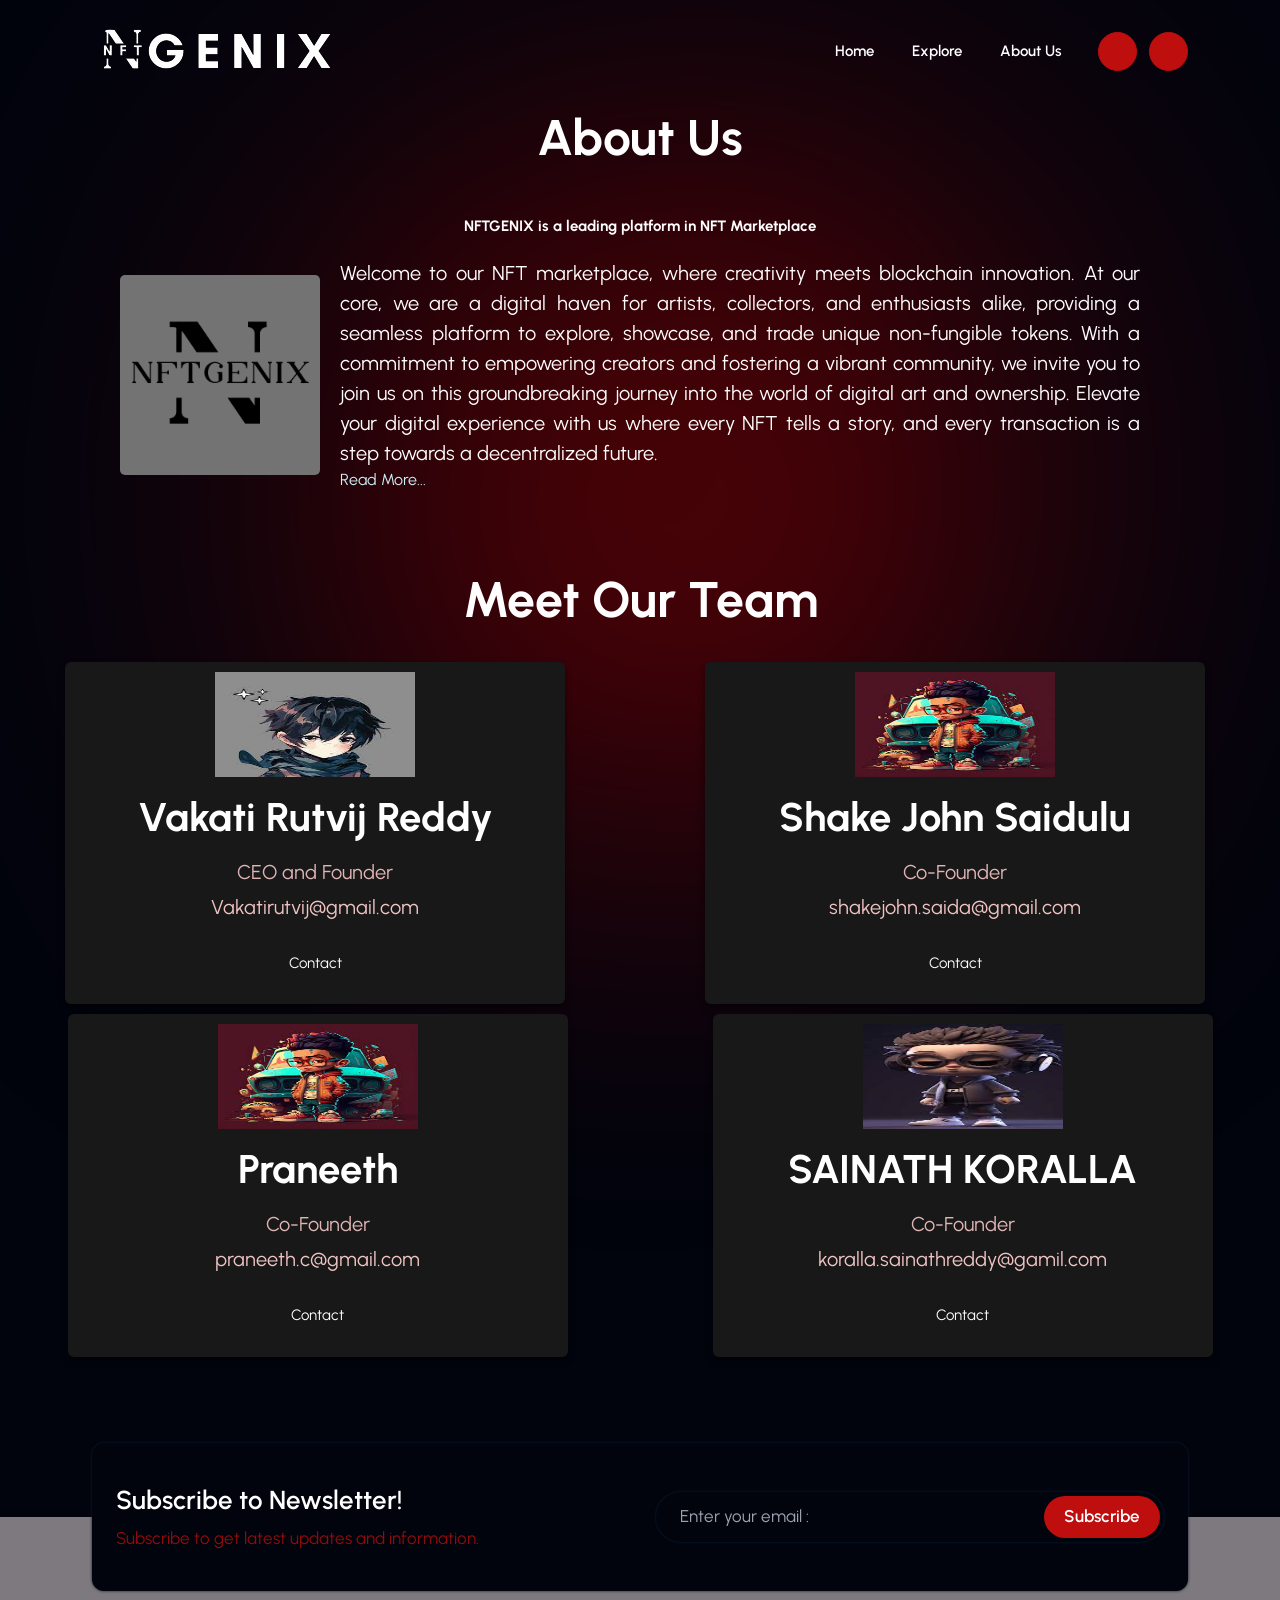
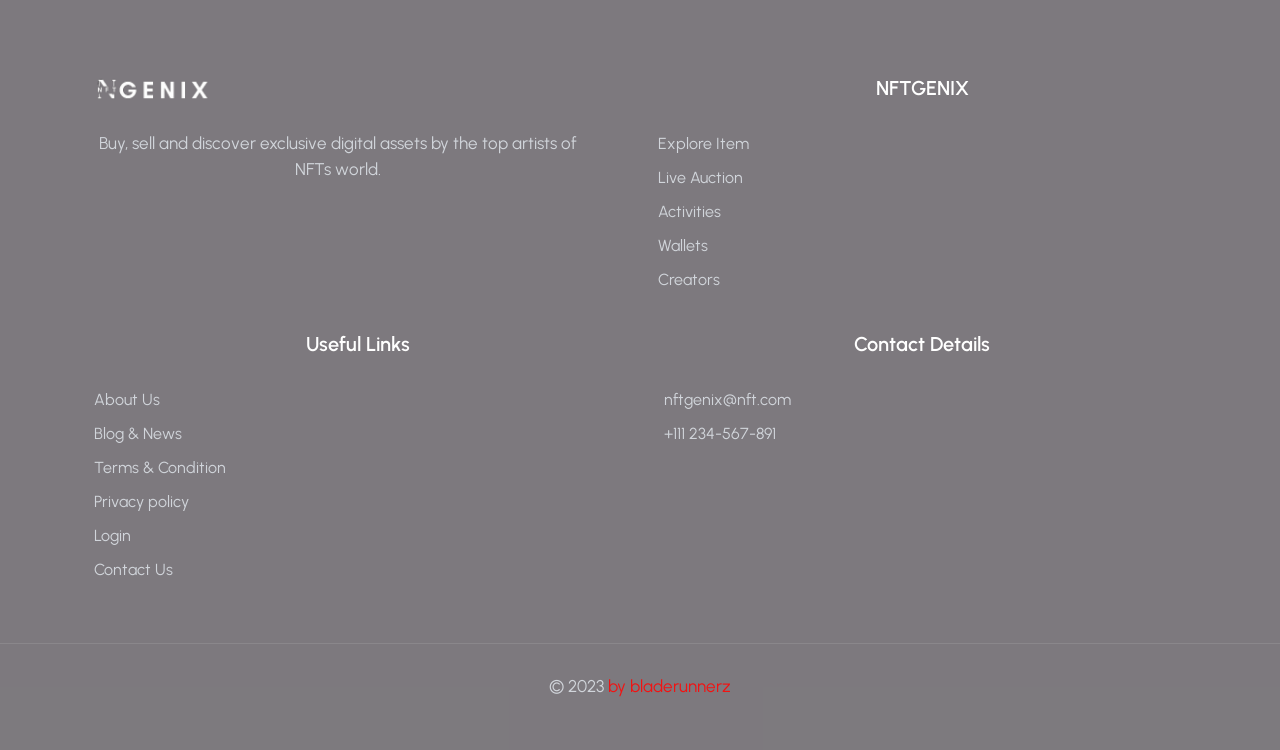
==== aboutus.html @ 277ce387 "Initial commit - NFTGENIX website" ====
<!DOCTYPE html>
<html lang="en">

<head>
    <meta charset="UTF-8">
    <meta http-equiv="X-UA-Compatible" content="IE=edge">
    <meta name="viewport" content="width=device-width, initial-scale=1.0">
    <title>NFTGENIX - Discover rate collection or Arts & NFTs</title>
    <meta name="title" content="NFTGENIX - Discover rate collection or Arts & NFTs">
    <link rel="shortcut icon" href="./assets/images/nadiva (1).png">
    <link rel="preconnect" href="https://fonts.googleapis.com">
    <link rel="preconnect" href="https://fonts.gstatic.com" crossorigin>
    <link href="https://fonts.googleapis.com/css2?family=Urbanist:wght@400;500;600;700&display=swap" rel="stylesheet">
    <link rel="stylesheet" href="./assets/css/style.css">
    <style>
        .about {
            padding: 100px 0 20px 0;
            text-align: center;
        }

        .about h1 {
            color: white;
            font-size: 5rem;
            margin-bottom: 40px;
        }

        .about p {
            font-size: 1.5rem;
            color: #fffdfd;
            max-width: 800px;
            margin: 0 auto;
        }

        .about-info {
            margin: 2rem 2rem;
            display: flex;
            align-items: center;
            justify-content: center;
            text-align: left;
        }

        .about-img {
            width: 20rem;
            height: 20rem;

        }

        .about-img img {
            width: 100%;
            height: 100%;
            border-radius: 5px;
            object-fit: contain;
        }

        .about-info p {
            font-size: 2rem;
            margin: 0 2rem;
            text-align: justify;
        }

        .cbutton {
            border: none;
            outline: 0;
            padding: 10px;
            margin: 2rem;
            color: #ffffff;
            font-size: 1.5rem;
            text-align: center;
            cursor: pointer;
            width: 15rem;
            border-radius: 4px;
        }

        .cbutton:hover {
            background-color: #ff0404;
        }

        .team {
            padding: 30px 0;
            text-align: center;
        }

        .team h1 {
            font-size: 2.5rem;
            margin-bottom: 20px;
        }

        .team-cards {
            display: flex;
            flex-wrap: wrap;
            justify-content: center;
            gap: 10px;
            margin-top: 25px;
        }

        .card {
            align-content: center;
            background-color: rgb(24, 24, 24);
            border-radius: 6px;
            box-shadow: 0 4px 6px rgba(0, 0, 0, 0.5);
            overflow: hidden;
            transition: transform 0.2s, box-shadow 0.2s;
            width: 50rem;
            height: 40  rem;
            margin-left: auto;
            margin-right: auto;
        }

        .card:hover {
            transform: translateY(-5px);
            box-shadow: 0 8px 12px rgba(0, 0, 0, 0.5);
        }

        .card-img {
            padding-top: 10px;
            margin-left: auto;
            margin-right: auto;
            width: 20rem;
            height: 11.5rem;
        }

        .card-img img {
            width: 100%;
            height: 100%;
            object-fit: fill;
        }

        .card-info button {
            margin-left: auto;
            margin-right: auto;
        }

        .card-name {
            color: #ffffff;
            font-size: 4rem;
            margin: 10px 0;
        }

        .card-role {
            font-size: 2rem;
            color: #e0b5b5;
            margin: 5px 0;
        }

        .card-email {
            font-size: 2rem;
            color: #f1c4c4;
        }

        /* Footer */
        footer {
            background-color: #222;
            color: white;
            text-align: center;
            padding: 20px 0;
        }

        @media (max-width: 768px) {
            nav {
                display: block;
            }

            .logo {
                text-align: center;
            }

            .nav-links {
                margin-top: 1rem;
                justify-content: space-between;
            }

            .nav-links li {
                margin-right: 0;
            }

            .about h1 {
                font-size: 2rem;
            }

            .about p {
                font-size: 0.9rem;
            }

            .about-info {
                flex-direction: column;
                text-align: center;
            }

            .about-img {
                width: 60%;
                height: 60%;
                margin-bottom: 1rem;
            }

            .about-info p {
                margin: 1rem 2rem;
            }

            .about-info button {
                margin: 1rem 2rem;
                width: 10rem;
            }

            .team {
                margin: 0 1rem;
            }
        }

    </style>
</head>

<body id="top">
    <header class="header" data-header>
        <div class="container">
            <a href="#">
                <img src="./assets/images/nFT-removebg-preview.png" width="40" height="40" alt="NFTGENIX home"
                    class="logo-small">
                <img src="./assets/images/NFT__1_-removebg-preview.png" width="260" height="70" alt="NFTGENIX home"
                    class="logo">
            </a>
            <nav class="navbar" data-navbar>
                <ul class="navbar-list">
                    <li>
                        <a href="index.html" class="navbar-link label-lg link:hover active-icon">Home</a>
                    </li>
                    <li>
                        <a href="explore.html" class="navbar-link label-lg link:hover">Explore</a>
                    </li>
                    <li>
                        <a href="aboutus.html" class="navbar-link label-lg link:hover">About Us</a>
                    </li>
                </ul>
            </nav>
            <div class="header-action">
                <div class="header-action">
                    <div class="dropdown">
                        <button class="btn-icon primary dropbtn" aria-label="wallet">
                            <ion-icon name="wallet-outline"></ion-icon>
                        </button>
                        <div class="dropdown-content">
                            <a href="#">Wallet</a>
                            <a href="#">Archived</a>
                        </div>
                    </div>
                    <div class="dropdown">
                        <button class="btn-icon primary dropbtn" aria-label="contact">
                            <ion-icon name="person-outline"></ion-icon>
                        </button>
                        <div class="dropdown-content">
                            <a href="#">Setting</a>
                            <a href="#">Logout</a>
                        </div>
                    <button class="nav-toggle-btn" aria-label="menu toggle" data-nav-toggler>
                        <ion-icon name="menu-outline" aria-hidden="true" class="default-icon"></ion-icon>
                        <ion-icon name="close-outline" aria-hidden="true" class="active-icon"></ion-icon>
                    </button>
                </div>
            </div>
    </header>
    <main>
        <section class="about">
            <h1>About Us</h1>
            <p style="font-weight: bold">
                NFTGENIX is a leading platform in NFT Marketplace
            </p>
            <div class="about-info">
                <div class="about-img">
                    <img src="./assets/images/nadiva (1).png" alt="NFTGENIX">
                </div>
                <br>
                <div class="information">
                    <p> Welcome to our NFT marketplace, where creativity meets blockchain innovation. At our core,
                        we are a digital haven for artists, collectors, and enthusiasts alike, providing a seamless
                        platform to explore,
                        showcase, and trade unique non-fungible tokens. With a commitment to empowering creators and
                        fostering a vibrant
                        community, we invite you to join us on this groundbreaking journey into the world of digital art
                        and ownership.
                        Elevate your digital experience with us where every NFT tells a story, and every transaction is
                        a step towards
                        a decentralized future.
                    </p>
                    <a href="index.html"><button style="color: #cfeff7; padding-left: 20px;">Read More...</button></a>
                </div>
            </div>
        </section>

        <section class="team">
            <h1 style="font-size: 5rem; color: #fffdfd;">Meet Our Team</h1>
            <div class="team-cards">
                <div class="card">
                    <div class="card-img">
                        <img src="./assets/images/download (1).jpg" alt="rutvij">
                    </div>
                    <div class="card-info">
                        <h2 class="card-name">Vakati Rutvij Reddy</h2>
                        <p class="card-role">CEO and Founder</p>
                        <p class="card-email">Vakatirutvij@gmail.com</p>
                        <p><button class="cbutton">Contact</button></p>
                    </div>
                </div>
                <div class="card">
                    <div class="card-img">
                        <img src="./assets/images/images (7).jpg" alt="User 2">
                    </div>
                    <div class="card-info">
                        <h2 class="card-name">Shake John Saidulu</h2>
                        <p class="card-role">Co-Founder</p>
                        <p class="card-email">shakejohn.saida@gmail.com</p>
                        <p><button class="cbutton">Contact</button></p>
                    </div>
                </div>
                <br>
                <div class="card">
                    <div class="card-img">
                        <img src="./assets/images/images (7).jpg" alt="User 2">
                    </div>
                    <div class="card-info">
                        <h2 class="card-name">Praneeth</h2>
                        <p class="card-role">Co-Founder</p>
                        <p class="card-email">praneeth.c@gmail.com</p>
                        <p><button class="cbutton">Contact</button></p>
                    </div>
            </div>
                <div class="card">
                    <div class="card-img">
                        <img src="./assets/images/images (5).jpg" alt="User 4">
                    </div>
                    <div class="card-info">
                        <h2 class="card-name">SAINATH KORALLA</h2>
                        <p class="card-role">Co-Founder</p>
                        <p class="card-email">koralla.sainathreddy@gamil.com</p>
                        <p><button class="cbutton">Contact</button></p>
                    </div>
                </div>
            </div>
        </section>
        <section class="section newsletter" aria-lab el="newsletter">
            <div class="container">
                <div class="newsletter-card">
                    <div>
                        <h3 class="headline-md text-center">Subscribe to Newsletter!</h3>
                        <p class="body-md card-text text-center">
                            Subscribe to get latest updates and information.
                        </p>
                    </div>
                    <div class="input-wrapper">
                        <input type="email" name="email_address" placeholder="Enter your email :" required
                            class="input-field">
                        <button class="btn btn-primary">Subscribe</button>
                    </div>
                    <ion-icon name="mail-open-outline" aria-hidden="true" class="bg-icon bg-icon-1"></ion-icon>
                    <ion-icon name="document-text-outline" aria-hidden="true" class="bg-icon bg-icon-2"></ion-icon>
                </div>
            </div>
        </section>
        </article>
    </main>
    <footer class="footer">
        <div class="section footer-top">
            <div class="container">
                <div class="footer-brand">
                    <a href="#">
                        <img src="./assets/images/NFT__1_-removebg-preview.png" width="126" height="28" loading="lazy"
                            alt="NFTGENIX home">
                    </a>
                    <p class="body-md footer-text">
                        Buy, sell and discover exclusive digital assets by the top artists of NFTs world.
                    </p>
                </div>
                <ul class="footer-list">
                    <li>
                        <p class="title-lg footer-list-title">NFTGENIX</p>
                    </li>
                    <li>
                        <a href="explore.html" class="footer-link">
                            <ion-icon name="chevron-forward"></ion-icon>

                            <span class="span">Explore Item</span>
                        </a>
                    </li>
                    <li>
                        <a href="#" class="footer-link">
                            <ion-icon name="chevron-forward"></ion-icon>

                            <span class="span">Live Auction</span>
                        </a>
                    </li>
                    <li>
                        <a href="#" class="footer-link">
                            <ion-icon name="chevron-forward"></ion-icon>

                            <span class="span">Activities</span>
                        </a>
                    </li>
                    <li>
                        <a href="#" class="footer-link">
                            <ion-icon name="chevron-forward"></ion-icon>

                            <span class="span">Wallets</span>
                        </a>
                    </li>
                    <li>
                        <a href="#" class="footer-link">
                            <ion-icon name="chevron-forward"></ion-icon>
                            <span class="span">Creators</span>
                        </a>
                    </li>
                </ul>
                <ul class="footer-list">
                    <li>
                        <p class="title-lg footer-list-title">Useful Links</p>
                    </li>
                    <li>
                        <a href="aboutus.html" class="footer-link">
                            <ion-icon name="chevron-forward"></ion-icon>

                            <span class="span">About Us</span>
                        </a>
                    </li>
                    <li>
                        <a href="#" class="footer-link">
                            <ion-icon name="chevron-forward"></ion-icon>

                            <span class="span">Blog & News</span>
                        </a>
                    </li>
                    <li>
                        <a href="#" class="footer-link">
                            <ion-icon name="chevron-forward"></ion-icon>

                            <span class="span">Terms & Condition</span>
                        </a>
                    </li>
                    <li>
                        <a href="#" class="footer-link">
                            <ion-icon name="chevron-forward"></ion-icon>
                            <span class="span">Privacy policy</span>
                        </a>
                    </li>
                    <li>
                        <a href="#" class="footer-link">
                            <ion-icon name="chevron-forward"></ion-icon>
                            <span class="span">Login</span>
                        </a>
                    </li>
                    <li>
                        <a href="#" class="footer-link">
                            <ion-icon name="chevron-forward"></ion-icon>
                            <span class="span">Contact Us</span>
                        </a>
                    </li>
                </ul>
                <div class="footer-list">
                        <li>
                            <p class="title-lg footer-list-title">Contact Details</p>
                        </li>
                        <li class="footer-list-item">
                            <ion-icon name="mail-outline" aria-hidden="true"></ion-icon>
                            <a href="mailto:nftgenix@nft.com" class="footer-link">nftgenix@nft.com</a>
                        </li>
                        <li class="footer-list-item">
                            <ion-icon name="call-outline" aria-hidden="true"></ion-icon>
                            <a href="tel:+111 234-567-891" class="footer-link">+111 234-567-891</a>
                        </li>
                    </ul>
                </div>
            </div>
        </div>
        <div class="footer-bottom">
            <div class="container">
                <p class="body-md text-center copyright">
                    &copy; 2023<span class="span"> by bladerunnerz</span>
                </p>
            </div>
        </div>
    </footer>
    <a href="#top" class="back-to-top btn-icon" aria-label="back to top" data-back-top-btn>
        <ion-icon name="arrow-up" aria-hidden="true"></ion-icon>
    </a>
    <div class="body-bg-shape"></div>
    <script src="./assets/js/script.js"></script>
    <script type="module" src="https://unpkg.com/ionicons@5.5.2/dist/ionicons/ionicons.esm.js"></script>
    <script nomodule src="https://unpkg.com/ionicons@5.5.2/dist/ionicons/ionicons.js"></script>
</body>

</html>
---- assets/css/style.css ----
:root {
  --prussian-blue: rgb(9, 43, 87);
  --oxford-blue-2: rgb(1, 4, 13);
  --oxford-blue: rgba(241, 232, 232, 0.518);
  --blue-violet: rgb(191, 14, 14);
  --blue-violet_a5: hsla(262, 83%, 58%, 0.05);
  --blue-violet_a10: hsla(262, 83%, 58%, 0.1);
  --alice-blue: hsla(214, 32%, 91%, 1);
  --alice-blue-2: hsla(215, 30%, 92%, 1);
  --cultured: hsla(220, 14%, 96%, 1);
  --gainsboro: hsla(220, 13%, 91%, 1);
  --light-gray: hsla(216, 12%, 84%, 1);
  --white: hsla(0, 0%, 100%, 1);
  --white_a10: hsla(0, 0%, 100%, 0.1);
  --manatee: hsla(218, 11%, 65%, 1);
  --green-cyan: rgb(42, 51, 48);
  --cadet-grey: rgb(146, 11, 11);
  --electric-indigo: rgb(6, 17, 49);
  --maximum-red: rgb(243, 18, 18);
  --black: rgba(237, 93, 93, 0.664);
  --gunmetal: rgb(10, 34, 68);
  --linear-gradient-1: linear-gradient(to top left, hsl(0, 100%, 50%) 0%, hsla(0, 0%, 0%, 0.807));
  --linear-gradient-2: linear-gradient(to right, rgb(230, 154, 154), rgb(221, 10, 10));
  --ff-urbanist: 'Urbanist', sans-serif;
  --headline-lg: 3.6rem;
  --headline-md: 2.6rem;
  --title-lg: 2rem;
  --title-md: 1.8rem;
  --title-sm: 1.7rem;
  --body-lg: 2rem;
  --body-md: 1.7rem;
  --label-lg: 1.5rem;
  --label-md: 1.4rem;
  --fw-700: 700;
  --fw-600: 600;
  --fw-500: 500;
  --section-padding: 32px;
  --shadow-1: 0 0 3px hsl(215, 59%, 14%);
  --shadow-2: 0 5px 13px hsl(215, 58%, 12%);
  --shadow-3: 0 5px 13px hsl(217, 19%, 27%);
  --shadow-4: 0 0 3px hsl(218, 74%, 10%);
  --shadow-5: 0 5px 13px hsla(214, 58%, 13%, 0.2);
  --radius-circle: 50%;
  --radius-pill: 100px;
  --radius-12: 12px;
  --radius-8: 8px;
  --radius-6: 6px;
  --transition-1: 0.25s ease;
  --transition-2: 0.5s ease;

}

*,
*::before,
*::after {
  margin: 0;
  padding: 0;
  box-sizing: border-box;
}

li { list-style: none; }

a,
img,
span,
input,
button,
ion-icon { display: block; }

a {
  text-decoration: none;
  color: inherit;
}

img { height: auto; }

input,
button {
  background: none;
  border: none;
  font: inherit;
}

input { width: 100%; }

button { cursor: pointer; }

ion-icon {
  pointer-events: none;
  color: var(--white);
}

html {
  font-family: var(--ff-urbanist);
  font-size: 10px;
  scroll-behavior: smooth;
}

body {
  background-color: var(--oxford-blue-2);
  color: var(--cadet-grey);
  font-size: 1.6rem;
  line-height: 1.5;
  z-index: 1;
}

::-webkit-scrollbar { width: 10px; }

::-webkit-scrollbar-track { background-color: hsl(0, 0%, 98%); }

::-webkit-scrollbar-thumb { background-color: hsl(0, 0%, 80%); }

::-webkit-scrollbar-thumb:hover { background-color: hsl(0, 0%, 70%); }
.container { padding-inline: 12px; }

.body-bg-shape {
  position: fixed;
  top: 50%;
  left: 50%;
  transform: translate(-50%, -50%);
  width: 600px;
  height: 600px;
  background-image: var(--linear-gradient-1);
  border-radius: var(--radius-circle);
  filter: blur(200px);
  z-index: -1;
}

.headline-lg {
  color: var(--white);
  font-size: var(--headline-lg);
  font-weight: var(--fw-700);
}

.headline-md { font-size: var(--headline-md); }

.headline-lg,
.headline-md { line-height: 1.35; }

.title-lg { font-size: var(--title-lg); }

.title-md { font-size: var(--title-md); }

.title-sm { font-size: var(--title-sm); }

.body-lg { font-size: var(--body-lg); }

.body-md { font-size: var(--body-md); }

.label-lg { font-size: var(--label-lg); }

.label-md { font-size: var(--label-md); }

.headline-md,
.title-lg,
.title-md,
.title-sm {
  color: var(--white);
  font-weight: var(--fw-600);
}

.dropbtn {
  background-color: #0e1f5d;
  color: white;
  padding: 16px;
  font-size: 16px;
  border: none;
}

.dropdown {
  position: relative;
  display: inline-block;
}

.dropdown-content {
  display: none;
  position: absolute;
  background-color: #073054;
  min-width: 160px;
  box-shadow: 0px 8px 16px 0px rgba(0,0,0,0.2);
  z-index: 1;
}

.dropdown-content a {
  color: rgb(255, 255, 255);
  padding: 12px 16px;
  text-decoration: none;
  display: block;
}

.dropdown-content a:hover {background-color: #ed1515;}

.dropdown:hover .dropdown-content {display: block;}

.dropdown:hover .dropbtn {background-color: #062750;}
.btn-icon {
  width: 39px;
  height: 39px;
  display: grid;
  place-items: center;
  border-radius: var(--radius-circle);
  border: 1px solid var(--blue-violet);
  align-content: space-around;
  justify-content: center;
  align-items: baseline;
  justify-items: stretch;
}

.btn-icon ion-icon { --ionicon-stroke-width: 50px; }

.btn-icon.primary {
  background-color: var(--blue-violet);
  transition: var(--transition-1);
}

.btn-icon.primary:is(:hover, :focus-visible) {
  background-color: var(--electric-indigo);
  border-color: var(--electric-indigo);
}

.link\:hover:is(:hover, :focus-visible) { color: var(--blue-violet); }

.section { padding-block: var(--section-padding); }

.btn {
  background-color: var(--blue-violet);
  color: var(--white);
  max-width: max-content;
  font-size: var(--body-md);
  font-weight: var(--fw-600);
  padding: 8px 20px;
  border-radius: var(--radius-pill);
  display: flex;
  align-items: center;
  gap: 4px;
  transition: var(--transition-1);
}

.btn:is(:hover, :focus-visible) { background-color: var(--electric-indigo); }

.text-center { text-align: center; }

.section-title { margin-block-end: 44px; }

.card {
  background-color: var(--oxford-blue-2);
  border-radius: var(--radius-8);
}

.card-banner { border-radius: var(--radius-8); }

.img-holder {
  aspect-ratio: var(--width) / var(--height);
  background-color: var(--oxford-blue);
  overflow: hidden;
}

.img-cover {
  width: 100%;
  height: 100%;
  object-fit: cover;
  transition: var(--transition-2);
}

.btn-link {
  display: flex;
  align-items: center;
  gap: 4px;
  max-width: max-content;
  color: var(--white);
  font-weight: var(--fw-600);
  letter-spacing: 0.5px;
}

.btn-link ion-icon { color: inherit; }

.grid-list {
  display: grid;
  gap: 32px;
}


.header .logo { display: none; }

.header {
  position: absolute;
  top: 0;
  left: 0;
  width: 100%;
  background-color: var(--oxford-blue-2);
  box-shadow: var(--shadow-1);
  padding-block: 16px;
  z-index: 4;
}

.header.active {
  position: fixed;
  animation: slideIn 0.5s ease forwards;
}

@keyframes slideIn {
  0% { transform: translateY(-100%); }
  100% { transform: translateY(0); }
}

.header .container {
  display: flex;
  justify-content: space-between;
  align-items: center;
}

.header-action {
  display: flex;
  gap: 8px;
}

.nav-toggle-btn.active .default-icon,
.nav-toggle-btn .active-icon { display: none; }

.nav-toggle-btn .default-icon,
.nav-toggle-btn.active .active-icon { display: block; }

.header .profil-btn { overflow: hidden; }

.nav-toggle-btn { font-size: 3.5rem; }

.navbar {
  position: absolute;
  top: 100%;
  left: 0;
  width: 100%;
  height: 0;
  background-color: var(--oxford-blue-2);
  padding-inline: 16px;
  box-shadow: var(--shadow-1);
  z-index: 1;
  overflow: hidden;
}

.navbar.active { height: max-content; }

.navbar-link {
  color: var(--white);
  font-weight: var(--fw-600);
  padding: 10px 13px;
}

.hero {
  position: relative;
  --section-padding: 180px 64px;
  text-align: center;
}

.hero-title .span {
  display: inline;
  background-image: var(--linear-gradient-2);
  background-clip: text;
  -webkit-background-clip: text;
  -webkit-text-fill-color: transparent;
}

.hero .section-text {
  color: var(--white);
  opacity: 0.7;
  margin-block: 16px 32px;
}

.hero .btn { margin-inline: auto; }
.top-collection .title-wrapper .btn-link { display: none; }

.top-collection .slider {
  --slider-item: 1;

  position: relative;
  margin-inline: -8px;
  padding: 4px 12px;
  overflow-x: hidden;
}

.top-collection .slider-container {
  position: relative;
  display: flex;
  transition: transform 300ms ease;
}

.top-collection .slider-item {
  min-width: calc(100% / var(--slider-item));
  width: calc(100% / var(--slider-item));
  padding-inline: 12px;
}

.collection-card {
  padding: 12px;
  box-shadow: var(--shadow-1);
}

.collection-card .card-content { padding: 16px; }

.collection-card .card-profile {
  position: relative;
  width: 64px;
  margin-block-start: -50px;
  box-shadow: var(--shadow-2);
  background-color: var(--oxford-blue);
}

.collection-card .card-profile img { border-radius: var(--radius-6); }

.collection-card .card-profile ion-icon {
  position: absolute;
  bottom: -8px;
  right: -8px;
  color: var(--green-cyan);
  font-size: 2.3rem;
}

.collection-card .card-title { margin-block-start: 12px; }

.collection-card .card-author {
  display: flex;
  gap: 2px;
  font-style: italic;
}

.collection-card .card-author .link {
  font-style: normal;
  color: var(--blue-violet);
}

.collection-card .card-text { margin-block-start: 4px; }

.slider-btn {
  position: absolute;
  top: 50%;
  transform: translateY(-50%);
  background-color: var(--oxford-blue-2);
  font-size: 1.7rem;
  width: 32px;
  height: 32px;
  display: grid;
  place-items: center;
  border-radius: var(--radius-circle);
  box-shadow: var(--shadow-2);
  transition: var(--transition-1);
}

.slider-btn:is(:hover, :focus-visible) { background-color: var(--blue-violet); }

.slider-btn:disabled { display: none; }

.slider-btn.prev { left: 10px; }

.slider-btn.next { right: 10px; }

.top-collection .container > .btn-link {
  margin-inline: auto;
  margin-block-start: 32px;
}
.discover-card {
  padding: 8px;
  border: 1px solid var(--gunmetal);
  box-shadow: var(--shadow-5);
  transition: var(--transition-1);
}

.discover-card:is(:hover, :focus-within) {
  box-shadow: var(--shadow-3);
  transform: translateY(-8px);
}

.discover-card .card-banner { position: relative; }

.discover-card:is(:hover, :focus-within) .img-cover { transform: scale(1.1); }

.discover-card .btn {
  padding: 8px 16px;
  font-size: var(--label-md);
  position: absolute;
  top: calc(100% + 50px);
  left: 50%;
  transform: translate(-50%, -50%);
  transition: var(--transition-2);
}

.discover-card:is(:hover, :focus) .btn { top: 50%; }

.discover-card .card-profile {
  display: flex;
  align-items: center;
  gap: 8px;
  margin-block-start: 12px;
}

.discover-card .card-profile .img { border-radius: var(--radius-circle); }

.discover-card .card-title { margin-block: 12px; }

.discover-card .card-meta {
  background-color: var(--prussian-blue);
  display: flex;
  justify-content: space-between;
  padding: 8px;
  border-radius: var(--radius-8);
}

.discover-card .card-price {
  color: var(--white);
  display: flex;
  gap: 4px;
  font-weight: var(--fw-500);
}

.discover-card .countdown {
  position: absolute;
  bottom: 12px;
  left: 50%;
  transform: translateX(-50%);
  min-width: max-content;
  background-image: var(--linear-gradient-2);
  color: var(--white);
  font-weight: var(--fw-700);
  padding: 4px 16px;
  border-radius: var(--radius-pill);
  display: flex;
  align-items: center;
  gap: 4px;
}

.discover-card .countdown ion-icon {
  --ionicon-stroke-width: 50px;
  font-size: 2.2rem;
}

.discover .btn-link {
  margin-inline: auto;
  margin-block-start: 32px;
}
.seller-card {
  display: flex;
  align-items: center;
  gap: 12px;
  padding: 12px;
}

.seller-card .card-banner {
  position: relative;
  background-color: var(--oxford-blue);
}

.seller-card .card-banner img { border-radius: inherit; }

.seller-card .card-banner ion-icon {
  position: absolute;
  top: -4px;
  right: -8px;
  font-size: 2rem;
  color: var(--green-cyan);
}

.seller-card .user-name { margin-block-start: 2px; }

.seller-card .btn-icon {
  flex-shrink: 0;
  margin-inline-start: auto;
  border: 1px solid var(--blue-violet_a10);
  background-color: var(--bg, var(--blue-violet_a5));
  color: var(--color, var(--blue-violet));
  transition: var(--transition-1);
}

.seller-card .btn-icon ion-icon {
  color: var(--color);
  --ionicon-stroke-width: 55px;
}

.seller-card .btn-icon:is(:hover, :focus-visible) {
  --bg: var(--blue-violet);
  --color: var(--white);
}
.qna .section-title { margin-block-end: 16px; }

.qna-list {
  margin-block-start: 60px;
  display: grid;
  gap: 16px;
}

.qna-card {
  box-shadow: var(--shadow-1);
  border-radius: var(--radius-6);
  overflow: hidden;
}

.qna-btn {
  width: 100%;
  display: flex;
  justify-content: space-between;
  align-items: center;
  gap: 16px;
  text-align: left;
  padding: 20px;
}

.qna-btn ion-icon { flex-shrink: 0; }

.qna-card.active .qna-btn { background-color: var(--gunmetal); }

.qna-card.active .qna-btn > * { color: var(--blue-violet); }

.qna-card.active .qna-btn ion-icon { transform: rotate(0.5turn); }

.qna-content .body-md { padding: 20px; }

.qna-content { display: none; }

.qna-card.active .qna-content { display: block; }
.contact .section-title { margin-block-end: 16px; }

.contact .btn {
  margin-inline: auto;
  margin-block-start: 24px;
}
.newsletter {
  position: relative;
  margin-block-end: -200px;
}

.newsletter-card {
  position: relative;
  background-color: var(--oxford-blue-2);
  padding: 40px 24px;
  border-radius: var(--radius-12);
  box-shadow: var(--shadow-1);
  overflow: hidden;
  z-index: 1;
}

.newsletter-card .card-text { margin-block: 8px 32px; }

.newsletter .input-field {
  background-color: var(--oxford-blue-2);
  font-size: var(--body-md);
  color: var(--white);
  padding: 12px 24px;
  box-shadow: var(--shadow-1);
  border-radius: var(--radius-pill);
  outline: none;
  margin-block-end: 16px;
}

.newsletter .input-field::placeholder { color: var(--manatee); }

.newsletter .input-field:focus { box-shadow: var(--shadow-4); }

.newsletter .btn { margin-inline: auto; }

.newsletter .bg-icon {
  position: absolute;
  font-size: 7.2rem;
  opacity: 0.05;
  z-index: -1;
}

.newsletter .bg-icon-1 {
  top: -24px;
  left: -24px;
  transform: rotate(-45deg);
}

.newsletter .bg-icon-2 {
  bottom: -16px;
  right: -16px;
}
.footer { background-color: var(--oxford-blue); }

.footer-top {
  padding-block-start: calc(var(--section-padding) + 200px);
  border-block-end: 1px solid var(--white_a10);
}

.footer-top .container {
  display: grid;
  gap: 32px;
}

.footer-brand .footer-text {
  color: var(--light-gray);
  margin-block-start: 24px;
}

.footer-list-title { margin-block-end: 24px; }

.footer-link {
  display: flex;
  align-items: center;
  gap: 2px;
  padding-block: 5px;
  color: var(--light-gray);
}

.footer-link ion-icon { color: inherit; }

.footer-list-item {
  display: flex;
  flex-wrap: wrap;
  align-items: center;
  gap: 8px;
}

.footer-list ul:first-child { margin-block-end: 24px; }

.footer-list-item ion-icon {
  color: var(--blue-violet);
  font-size: 2rem;
  --ionicon-stroke-width: 40px;
}

.footer-bottom {
  padding-block: 30px;
  color: var(--light-gray);
}

.copyright .span {
  display: inline;
  color: var(--maximum-red);
}
.back-to-top {
  background-color: var(--blue-violet);
  position: fixed;
  bottom: 10px;
  right: 20px;
  z-index: 4;
  visibility: hidden;
  opacity: 0;
  transition: var(--transition-1);
}

.back-to-top.active {
  visibility: visible;
  opacity: 1;
  transform: translateY(-10px);
}

@media (min-width: 575px) {
  .container {
    max-width: 480px;
    width: 100%;
    margin-inline: auto;
  }

  .header .container { max-width: unset; }
  .newsletter .input-wrapper { position: relative; }

  .newsletter .input-field {
    margin-block-end: 0;
    padding-inline-end: 140px;
  }

  .newsletter .btn {
    position: absolute;
    top: 4px;
    right: 4px;
    bottom: 4px;
  }

}
@media (min-width: 768px) {

  :root {

    --headline-md: 3rem;

    --section-padding: 48px;

  }
  .container,
  .header .container { max-width: 768px; }

  .grid-list {
    grid-template-columns: 1fr 1fr;
    gap: 24px;
  }

  .section-text {
    max-width: 575px;
    margin-inline: auto;
  }
  .logo-small { display: none; }

  .header .logo { display: block; }
  .hero { --section-padding: 240px 80px; }

  .top-collection .title-wrapper .btn-link {
    display: flex;
    margin: 0;
  }

  .top-collection .title-wrapper {
    display: flex;
    justify-content: space-between;
    align-items: flex-start;
  }

  .top-collection .slider {
    --slider-item: 2;

    margin-inline: -16px;
    padding-inline: 8px;
  }

  .top-collection .slider-item { padding-inline: 12px; }

  .top-collection .container > .btn-link { display: none; }


  .discover .btn-link { margin-block-start: 60px; }

  .newsletter { margin-block-end: -130px; }

  .newsletter-card {
    display: grid;
    grid-template-columns: 1fr 1fr;
    align-items: center;
    gap: 32px;
  }

  .newsletter .text-center { text-align: left; }

  .newsletter .headline-md { --headline-md: 2.6rem; }

  .newsletter-card .card-text { margin-block-end: 0; }

  .footer-top { padding-block-start: calc(var(--section-padding) + 80px); }

  .footer-top .container { grid-template-columns: 1fr 1fr; }

  .footer-brand { padding-inline-end: 40px; }

}

@media (min-width: 992px) {

  :root {
    --headline-lg: 6rem;

  }
  .container,
  .header .container { max-width: 950px; }

  .grid-list { grid-template-columns: repeat(3, 1fr); }
  .header {
    background: none;
    box-shadow: none;
  }

  .header.active {
    background: var(--oxford-blue-2);
    box-shadow: var(--shadow-1);
  }

  .nav-toggle-btn { display: none; }

  .header-action { gap: 12px; }

  .navbar,
  .navbar.active {
    all: unset;
    display: block;
    margin-inline: auto 24px;
  }

  .navbar-list {
    display: flex;
    gap: 12px;
  }
  .top-collection .slider { --slider-item: 3; 
  .qna .container { max-width: 55%; }
  .newsletter-card { padding-inline: 32px; }

  .newsletter .bg-icon { font-size: 15rem; }

  .newsletter .bg-icon-1 {
    top: -36px;
    left: -36px;
  }

  .newsletter .bg-icon-2 {
    bottom: -30px;
    right: -30px;
  }
  .footer-top .container { grid-template-columns: 1fr 0.5fr 0.5fr 0.8fr; }

}

@media (min-width: 1200px) {
  :root {
    --section-padding: 56px;

  }

  .container,
  .header .container { max-width: 1120px; }

  .top-collection .slider { --slider-item: 4; }

  .discover .grid-list { grid-template-columns: repeat(4, 1fr); }

}
}
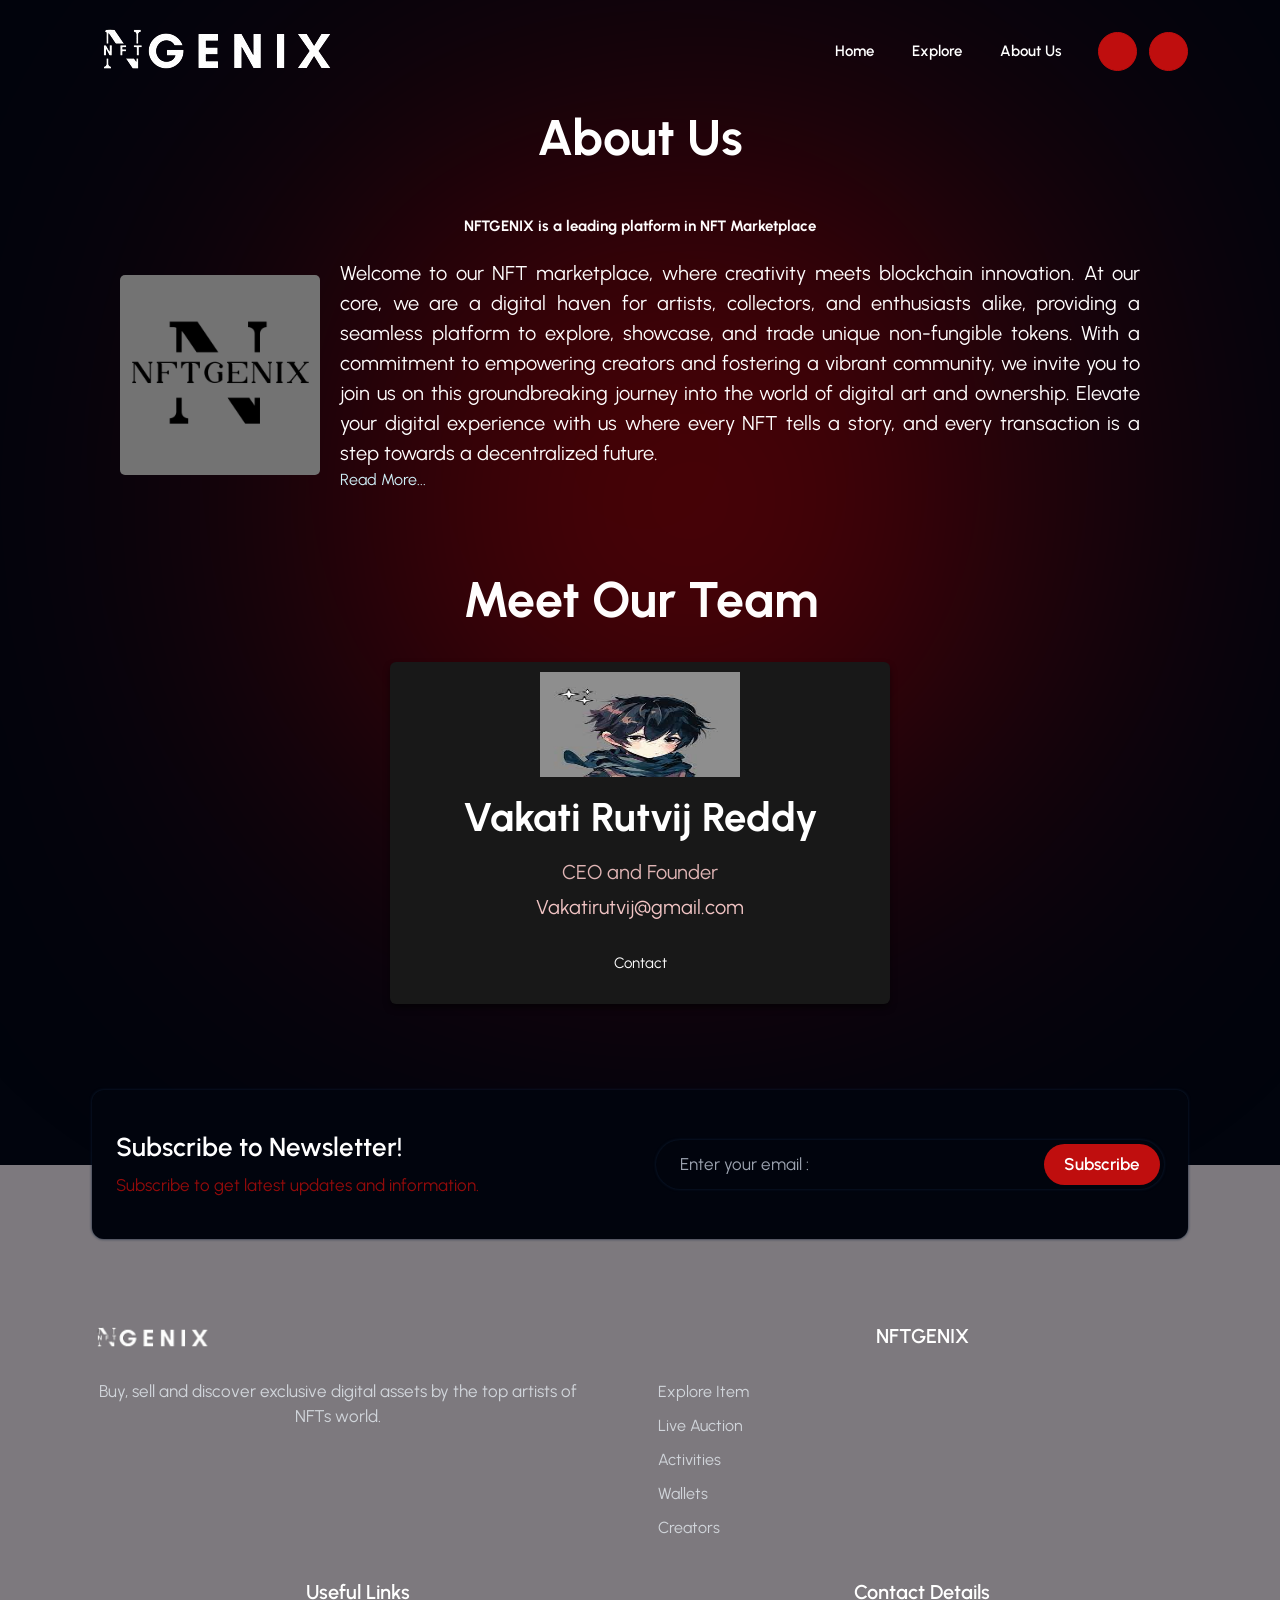
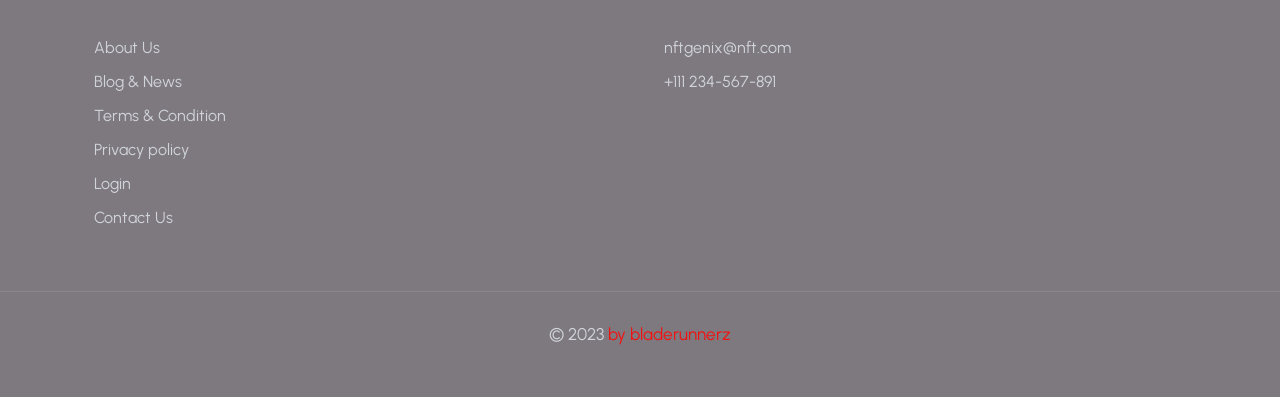
==== commit 5e622c5e: "Remove co-founder cards from about us page Removed multiple co-founder cards from the about us secti" ====
--- a/aboutus.html
+++ b/aboutus.html
@@ -299,40 +299,6 @@
                         <p><button class="cbutton">Contact</button></p>
                     </div>
                 </div>
-                <div class="card">
-                    <div class="card-img">
-                        <img src="./assets/images/images (7).jpg" alt="User 2">
-                    </div>
-                    <div class="card-info">
-                        <h2 class="card-name">Shake John Saidulu</h2>
-                        <p class="card-role">Co-Founder</p>
-                        <p class="card-email">shakejohn.saida@gmail.com</p>
-                        <p><button class="cbutton">Contact</button></p>
-                    </div>
-                </div>
-                <br>
-                <div class="card">
-                    <div class="card-img">
-                        <img src="./assets/images/images (7).jpg" alt="User 2">
-                    </div>
-                    <div class="card-info">
-                        <h2 class="card-name">Praneeth</h2>
-                        <p class="card-role">Co-Founder</p>
-                        <p class="card-email">praneeth.c@gmail.com</p>
-                        <p><button class="cbutton">Contact</button></p>
-                    </div>
-            </div>
-                <div class="card">
-                    <div class="card-img">
-                        <img src="./assets/images/images (5).jpg" alt="User 4">
-                    </div>
-                    <div class="card-info">
-                        <h2 class="card-name">SAINATH KORALLA</h2>
-                        <p class="card-role">Co-Founder</p>
-                        <p class="card-email">koralla.sainathreddy@gamil.com</p>
-                        <p><button class="cbutton">Contact</button></p>
-                    </div>
-                </div>
             </div>
         </section>
         <section class="section newsletter" aria-lab el="newsletter">
@@ -484,4 +450,4 @@
     <script nomodule src="https://unpkg.com/ionicons@5.5.2/dist/ionicons/ionicons.js"></script>
 </body>
 
-</html>+</html>
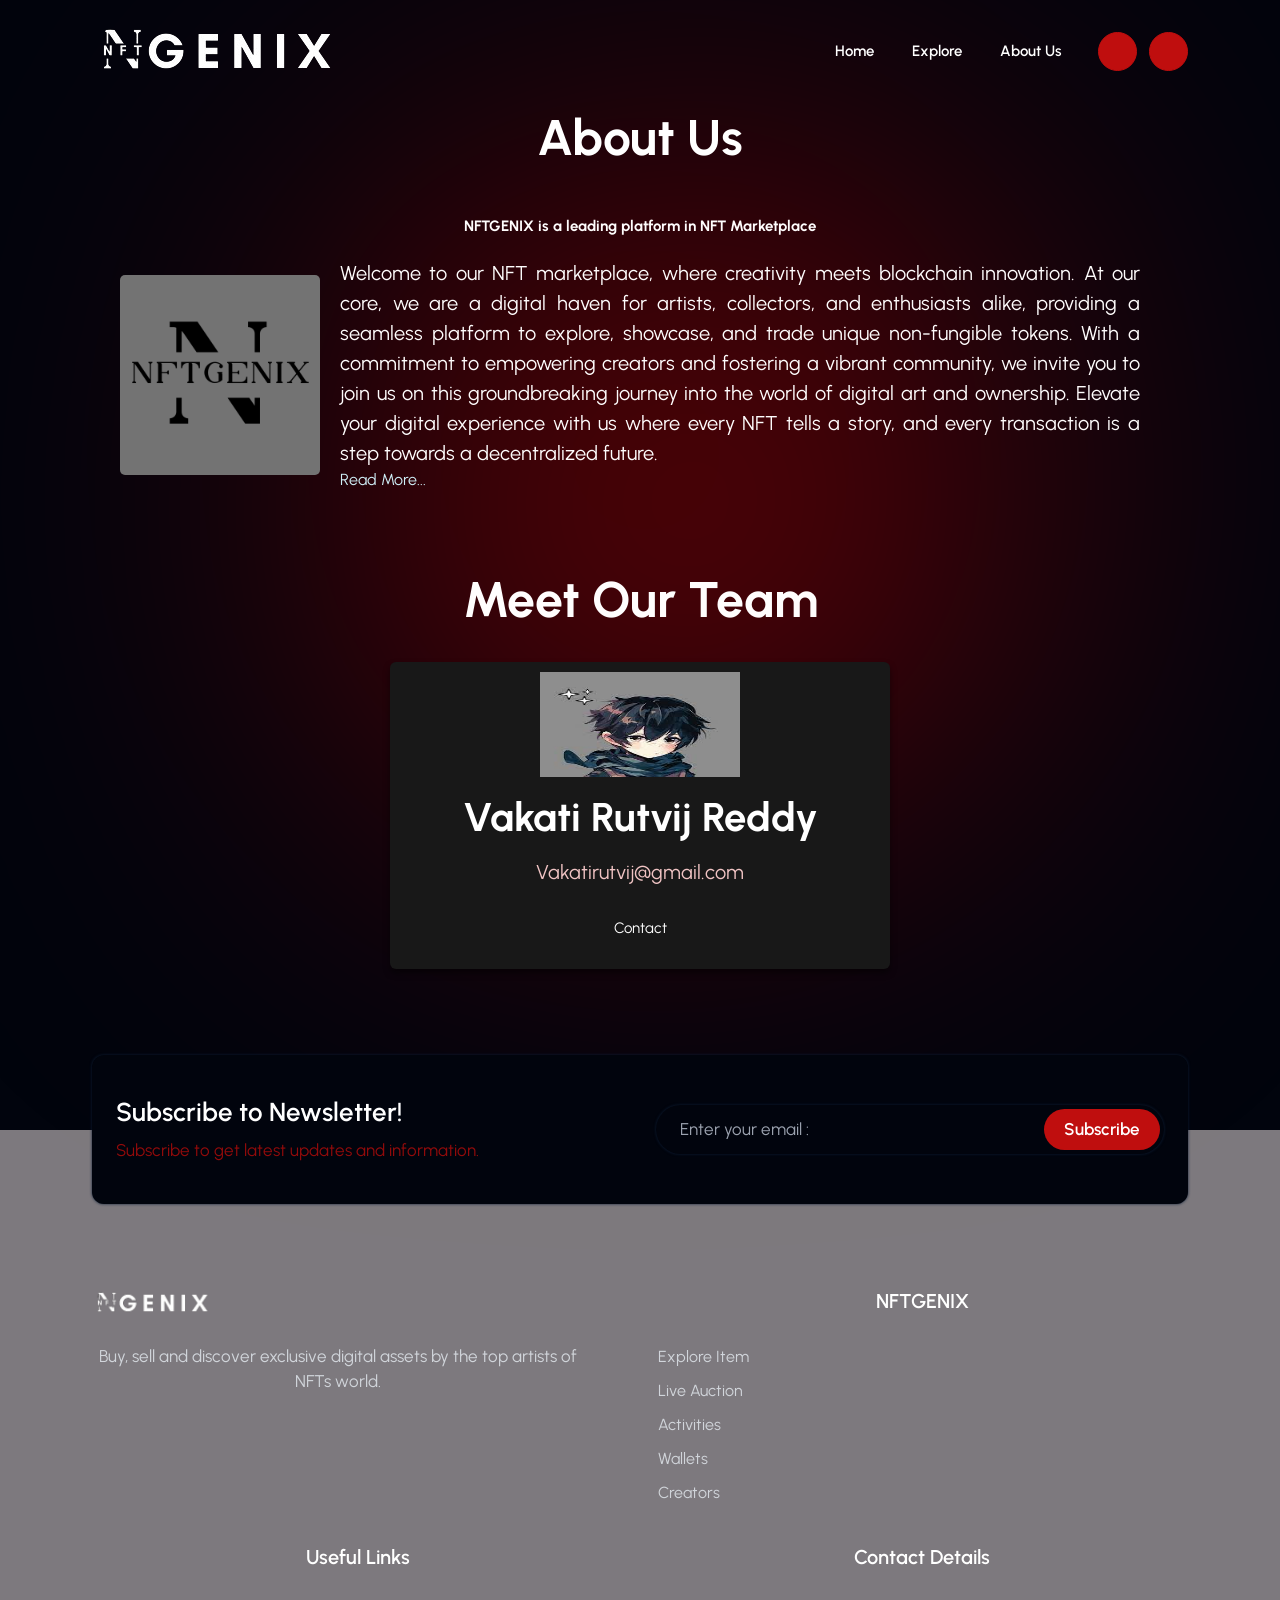
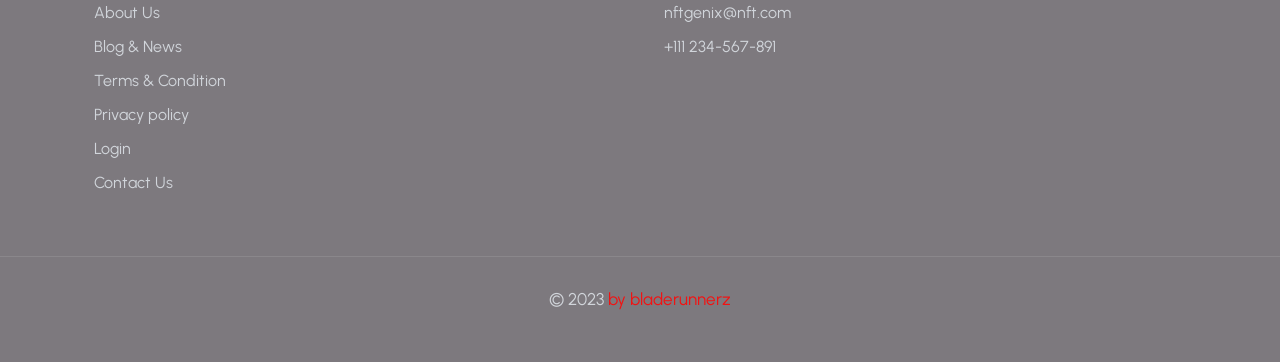
==== commit 12536f2d: "Remove role description for Vakati Rutvij Reddy" ====
--- a/aboutus.html
+++ b/aboutus.html
@@ -294,7 +294,6 @@
                     </div>
                     <div class="card-info">
                         <h2 class="card-name">Vakati Rutvij Reddy</h2>
-                        <p class="card-role">CEO and Founder</p>
                         <p class="card-email">Vakatirutvij@gmail.com</p>
                         <p><button class="cbutton">Contact</button></p>
                     </div>
